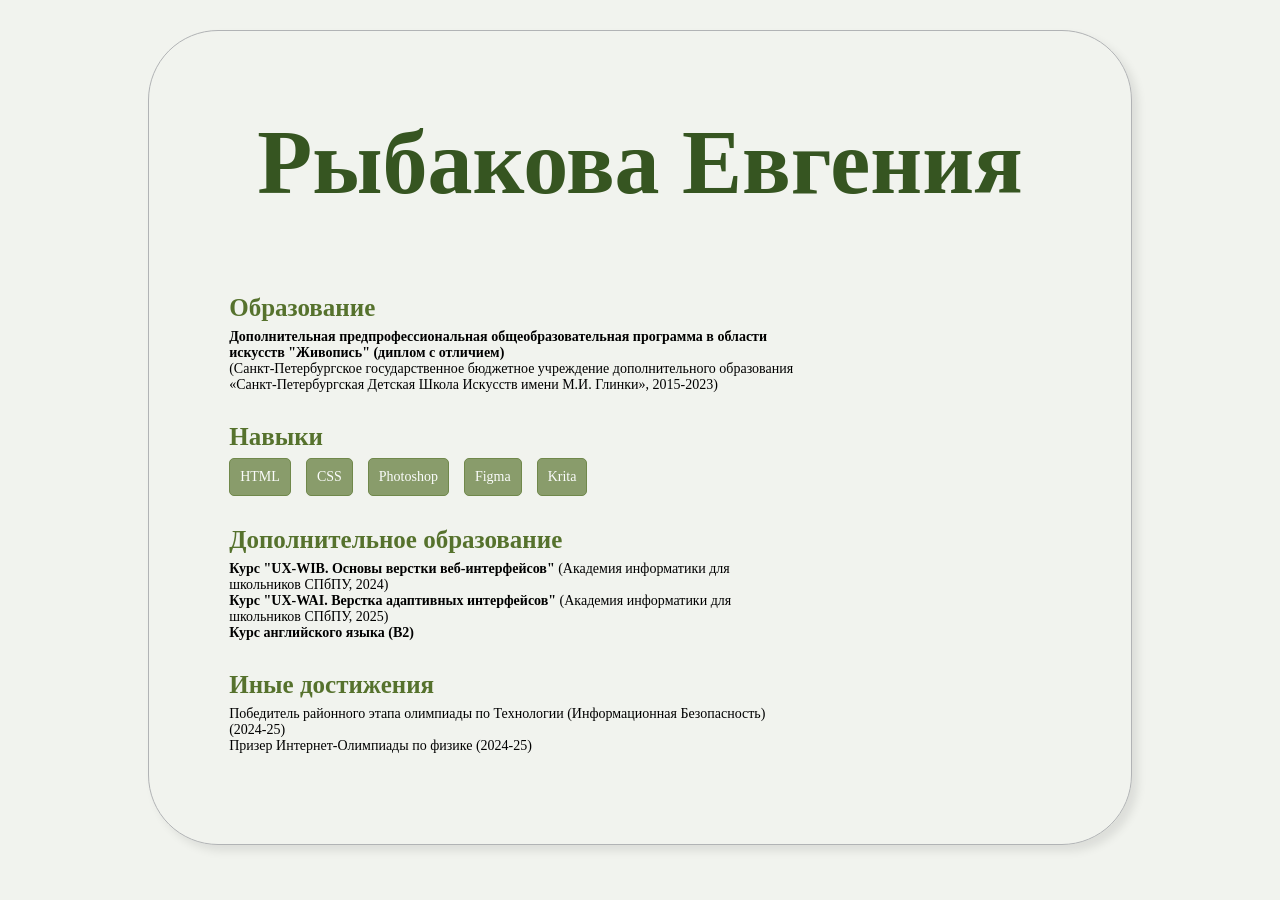
==== index.html @ 76b1d7ec "Rename portfolio.html to index.html" ====
<!DOCTYPE html>
<html lang="en">

<head>
    <meta charset="UTF-8">
    <meta name="viewport" content="width=device-width, initial-scale=1.0">
    <title>Portfolio</title>
    <link rel="stylesheet" href="portfolio.css">
</head>

<body>
    <div class="card">
       <h1>Рыбакова Евгения</h1>
        <!-- <blockquote>портфолио</blockquote> -->

        <main>
            <section>
                <h2>Образование</h2>
                <p><b>Дополнительная предпрофессиональная общеобразовательная программа в области искусств "Живопись" (диплом с отличием)</b></p>
                <p>(Санкт-Петербургское государственное бюджетное учреждение дополнительного образования «Санкт-Петербургская Детская Школа Искусств имени М.И. Глинки», 2015-2023)</p>
            </section>

            <section>
                <h2>Навыки</h2>
                <section class="flex">
                    <figure>
                        <p>HTML</p>
                    </figure>
                    <figure>
                        <p>CSS</p>
                    </figure>
                    <figure>
                        <p>Photoshop</p>
                    </figure>
                    <figure>
                        <p>Figma</p>
                    </figure>
                    <figure>
                        <p>Krita</p>
                    </figure>
                    
                </section>
            </section>

            <section>
                <h2>Дополнительное образование</h2>
                <p><b>Курс "UX-WIB. Основы верстки веб-интерфейсов"</b> (Академия информатики для школьников СПбПУ, 2024)</p>
                <p><b>Курс "UX-WAI. Верстка адаптивных интерфейсов"</b> (Академия информатики для школьников СПбПУ, 2025)</p>
                <p><b>Курс английского языка (B2)</b></p>
            </section>

            <section>
                <h2>Иные достижения</h2>
                <p>Победитель районного этапа олимпиады по Технологии (Информационная Безопасность) (2024-25)</p>
                <p>Призер Интернет-Олимпиады по физике (2024-25)</p>
            </section>

        </main> 
    </div>
    
</body>

</html>
---- portfolio.css ----
@font-face {
    font-family: phorssa;
    src: url(Phorssa.ttf);

}

@font-face {
    font-family: Catallina;
    src: url(Catallina.otf);

}

@font-face {
    font-family: Krasnodar_Grotesk_Trial;
    src: url(Krasnodar_Grotesk_Trial.otf);

}

@font-face {
    font-family: Montserrat-Regular;
    src: url(Montserrat-Regular.ttf);

}

@font-face {
    font-family: SoyuzGroteskBold;
    src: url(SoyuzGroteskBold.ttf);

}

body{
    background-color: rgb(241, 243, 238);
    color: rgb(27, 27, 27);
}

.card{
    width: 65%;
    margin-left: auto;
    margin-right: auto;
    margin-top: 30px;
    margin-bottom: 30px; 
    padding: 80px;
    border: 0.5px solid #b1b3b5;
    box-shadow: 6px 6px 10px rgba(0,0,0,0.09);
    border-radius: 70px;
    position:relative
}

section{
    padding-top: 20px;
    padding-bottom: 10px;
}

.flex{
    padding: 0;
    display:flex;
	flex-direction:row; 
	flex-wrap:wrap; 
    justify-content: center;
    justify-content: flex-start;
    gap: 15px;  
}

figure{
    width: auto;
    padding: 10px;
    margin: 0;
    border: 0.5px solid rgb(112, 136, 75, 95);
    border-radius: 5px;
    background-color: rgba(112, 136, 75, 0.8);
    position:relative
}

h1{
    margin: 0;
    margin-bottom: 60px;
    display: grid;
    place-items: center;
    /* color: rgb(7, 17, 59); */
    color: rgb(54, 85, 33);
    font-size: 90px;
    /* font-family:Krasnodar_Grotesk_Trial; */
    font-family:Catallina;
}

h2{
    margin: 0;
    margin-bottom: 7px;
    font-size: 25px;
    font-family:SoyuzGroteskBold;
    color: rgb(86, 114, 45);
}
section p{
    width: 70%;
    margin: auto 0;
    color: rgb(0, 0, 0);
    font-size: 14px;
    font-family: Montserrat-Regular;
    /* display: inline-block; */
}

section figure p{
    color: rgb(251, 252, 251);
}
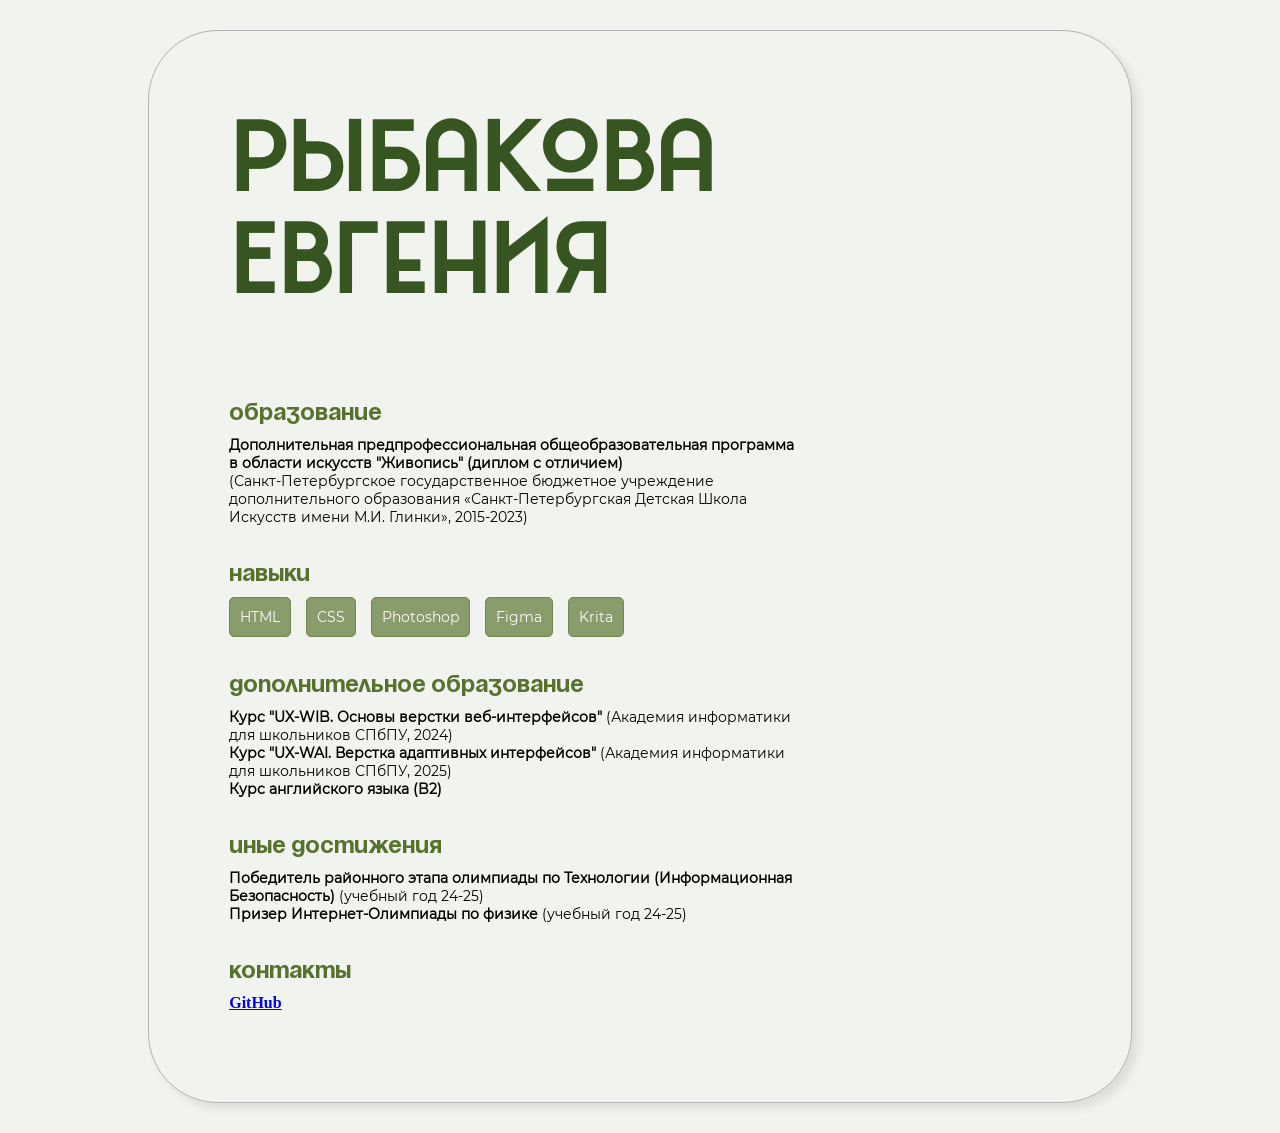
==== commit c47cd2e8: "Update index.html" ====
--- a/index.html
+++ b/index.html
@@ -51,8 +51,13 @@
 
             <section>
                 <h2>Иные достижения</h2>
-                <p>Победитель районного этапа олимпиады по Технологии (Информационная Безопасность) (2024-25)</p>
-                <p>Призер Интернет-Олимпиады по физике (2024-25)</p>
+                <p><b>Победитель районного этапа олимпиады по Технологии (Информационная Безопасность)</b> (учебный год 24-25)</p>
+                <p><b>Призер Интернет-Олимпиады по физике</b> (учебный год 24-25)</p>
+            </section>
+
+            <section>
+                <h2>Контакты</h2>
+                <b><a href="https://github.com/JaneRyb">GitHub</a></b>
             </section>
 
         </main> 
--- a/portfolio.css
+++ b/portfolio.css
@@ -1,30 +1,30 @@
 @font-face {
     font-family: phorssa;
-    src: url(Phorssa.ttf);
+    src: url(fonts/Phorssa.ttf);
 
 }
 
 @font-face {
     font-family: Catallina;
-    src: url(Catallina.otf);
+    src: url(fonts/Catallina.otf);
 
 }
 
 @font-face {
     font-family: Krasnodar_Grotesk_Trial;
-    src: url(Krasnodar_Grotesk_Trial.otf);
+    src: url(fonts/Krasnodar_Grotesk_Trial.otf);
 
 }
 
 @font-face {
     font-family: Montserrat-Regular;
-    src: url(Montserrat-Regular.ttf);
+    src: url(fonts/Montserrat-Regular.ttf);
 
 }
 
 @font-face {
     font-family: SoyuzGroteskBold;
-    src: url(SoyuzGroteskBold.ttf);
+    src: url(fonts/SoyuzGroteskBold.ttf);
 
 }
 
@@ -62,13 +62,13 @@
 }
 
 figure{
-    width: auto;
+    width: max-content !important;
     padding: 10px;
     margin: 0;
     border: 0.5px solid rgb(112, 136, 75, 95);
     border-radius: 5px;
     background-color: rgba(112, 136, 75, 0.8);
-    position:relative
+    position:relative;
 }
 
 h1{
@@ -96,10 +96,11 @@
     color: rgb(0, 0, 0);
     font-size: 14px;
     font-family: Montserrat-Regular;
-    /* display: inline-block; */
 }
 
 section figure p{
+	width: auto;
     color: rgb(251, 252, 251);
+	white-space: nowrap;
 }
 
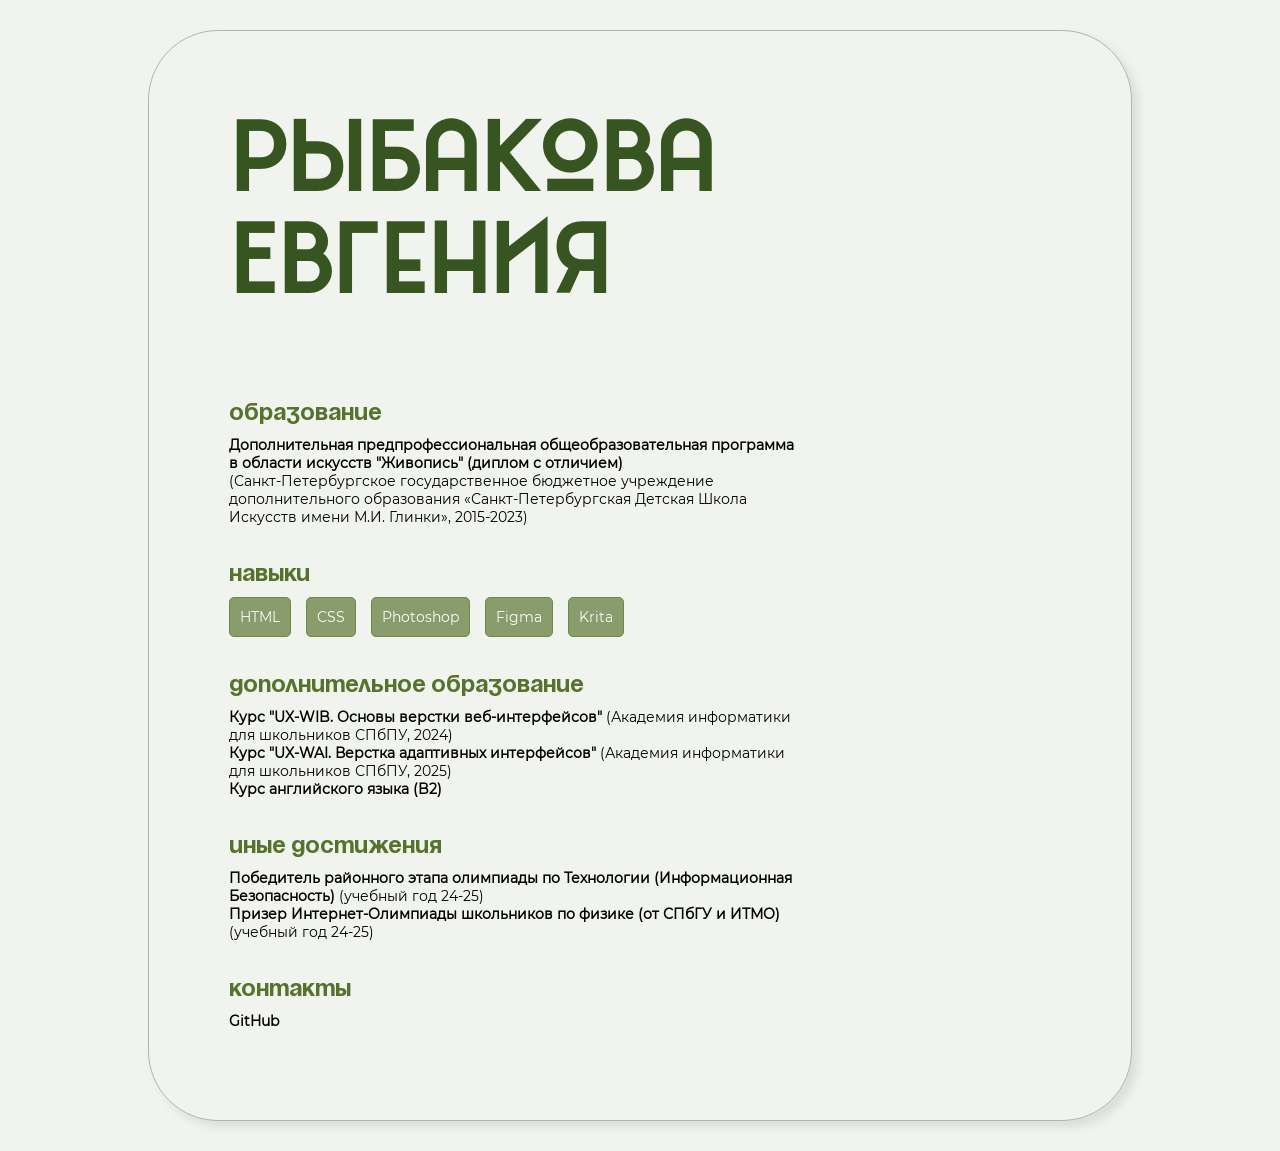
==== commit 900e1e4e: "Update index.html" ====
--- a/index.html
+++ b/index.html
@@ -52,7 +52,7 @@
             <section>
                 <h2>Иные достижения</h2>
                 <p><b>Победитель районного этапа олимпиады по Технологии (Информационная Безопасность)</b> (учебный год 24-25)</p>
-                <p><b>Призер Интернет-Олимпиады по физике</b> (учебный год 24-25)</p>
+                <p><b>Призер Интернет-Олимпиады школьников по физике (от СПбГУ и ИТМО)</b> (учебный год 24-25)</p>
             </section>
 
             <section>
--- a/portfolio.css
+++ b/portfolio.css
@@ -104,3 +104,9 @@
 	white-space: nowrap;
 }
 
+a{
+    color: rgb(0, 0, 0);
+    font-size: 14px;
+    font-family: Montserrat-Regular;
+    text-decoration: none;
+}
